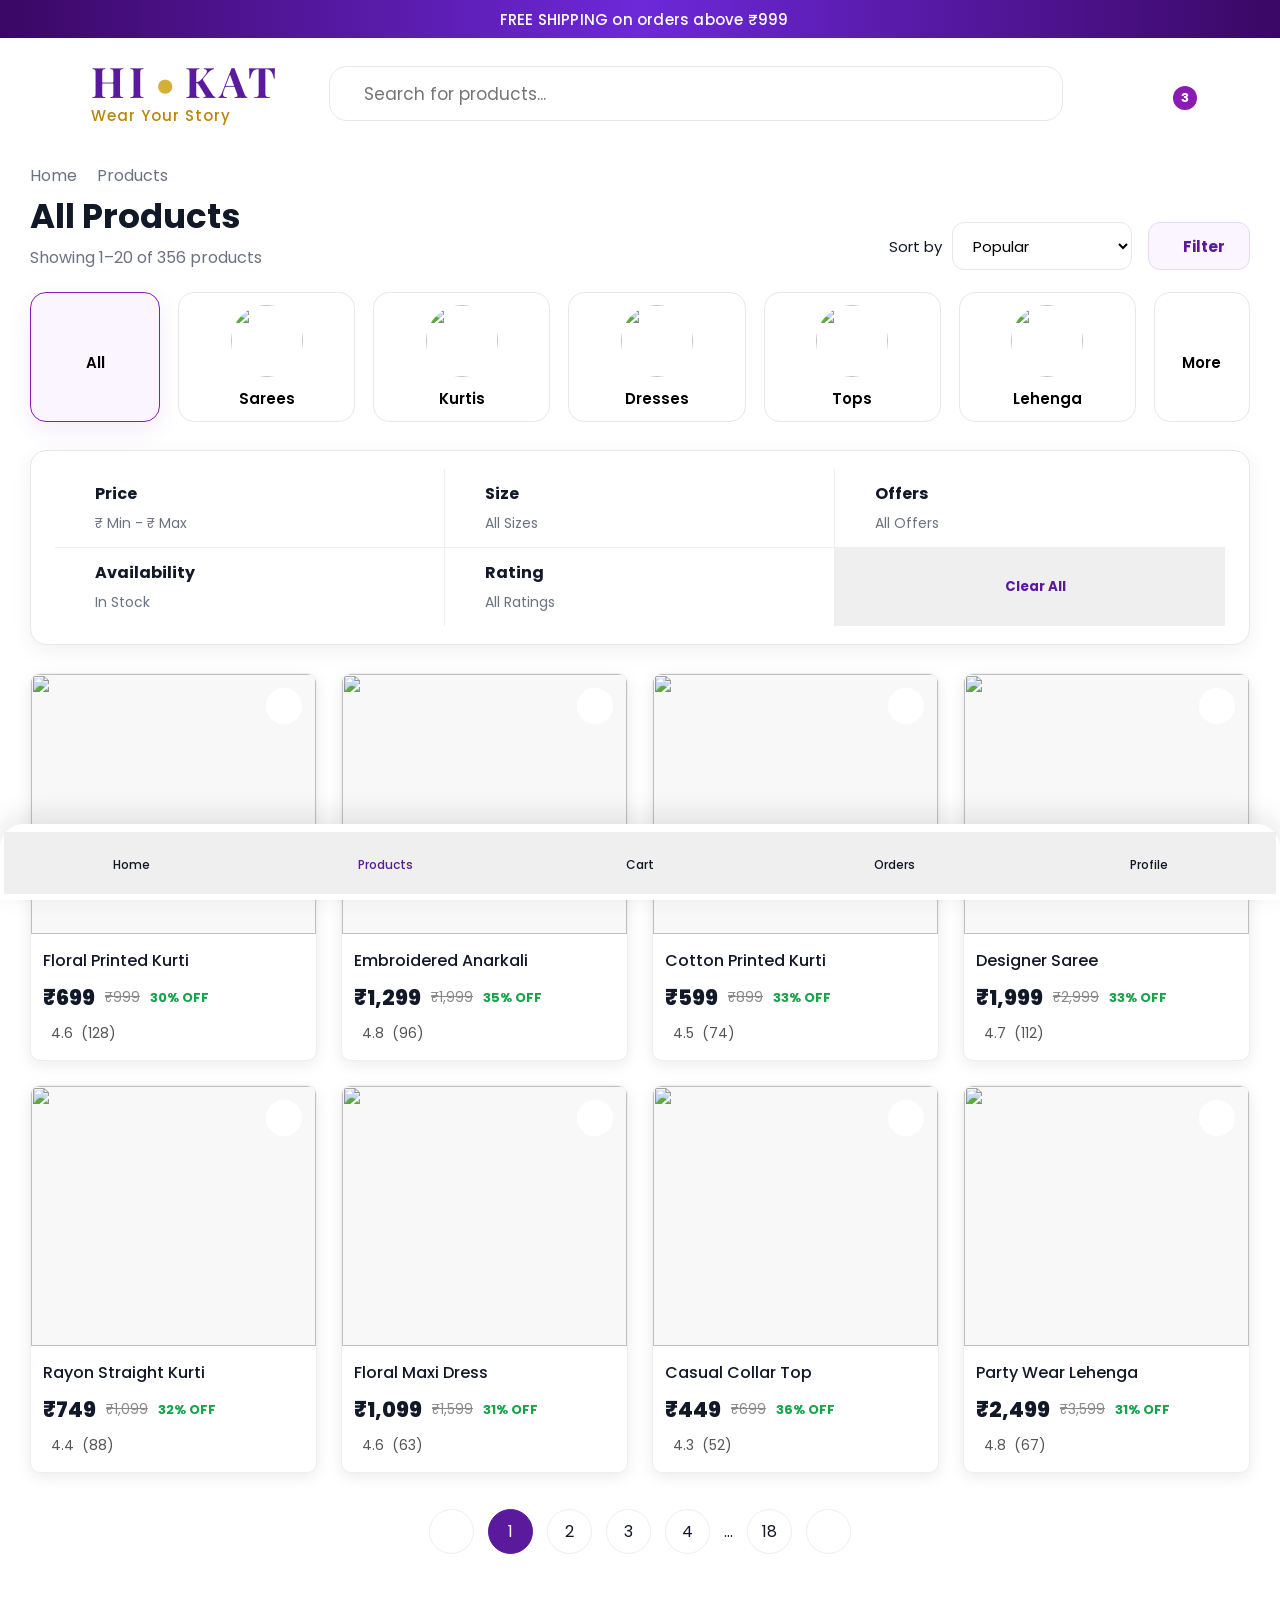
==== products.html @ 7db1fd6b "Create products.html" ====
<!DOCTYPE html>
<html lang="en">
<head>
  <meta charset="UTF-8" />
  <meta name="viewport" content="width=device-width, initial-scale=1.0" />

  <title>HI • KAT | Products</title>

  <link href="https://cdn.jsdelivr.net/npm/remixicon@3.5.0/fonts/remixicon.css" rel="stylesheet">
  <link rel="stylesheet" href="style.css">

  <script src="config.js"></script>
  <script src="common.js" defer></script>

  <style>
    body{
      background:#fff;
      padding-bottom:95px;
    }

    .products-header{
      padding:22px 28px;
      display:grid;
      grid-template-columns:45px 220px 1fr 45px 45px 45px;
      align-items:center;
      gap:18px;
      background:#fff;
    }

    .menu-btn,
    .header-action{
      font-size:30px;
      color:#111827;
      background:none;
      position:relative;
    }

    .products-logo .brand-logo{
      font-size:42px;
      letter-spacing:4px;
    }

    .products-logo .brand-tagline{
      font-size:15px;
      margin-top:2px;
      letter-spacing:1px;
    }

    .search-box{
      height:55px;
      border:1.5px solid #e5e7eb;
      border-radius:18px;
      display:flex;
      align-items:center;
      gap:12px;
      padding:0 22px;
      color:#6b7280;
      font-size:18px;
      background:#fff;
    }

    .search-box i{
      font-size:24px;
    }

    .search-box input{
      border:0;
      outline:0;
      width:100%;
      font-size:17px;
      background:transparent;
    }

    .cart-badge{
      position:absolute;
      top:-8px;
      right:-8px;
      width:24px;
      height:24px;
      background:#8b1bb3;
      color:#fff;
      border-radius:50%;
      font-size:13px;
      display:flex;
      align-items:center;
      justify-content:center;
      font-weight:700;
    }

    .products-container{
      padding:0 30px;
    }

    .breadcrumb{
      color:#6b7280;
      font-size:16px;
      display:flex;
      gap:10px;
      align-items:center;
      margin:14px 0 10px;
    }

    .products-top{
      display:flex;
      align-items:flex-end;
      justify-content:space-between;
      gap:20px;
      margin-bottom:22px;
    }

    .products-top h1{
      font-size:34px;
      line-height:1.1;
      margin-bottom:10px;
    }

    .products-top p{
      color:#6b7280;
      font-size:16px;
    }

    .sort-filter{
      display:flex;
      align-items:center;
      gap:16px;
    }

    .sort-box{
      display:flex;
      align-items:center;
      gap:10px;
      color:#111827;
      font-size:15px;
    }

    .sort-box select{
      height:48px;
      min-width:160px;
      border:1px solid #e5e7eb;
      border-radius:12px;
      padding:0 16px;
      background:#fff;
      font-size:15px;
      outline:none;
    }

    .filter-btn{
      height:48px;
      padding:0 24px;
      border-radius:12px;
      background:#faf5ff;
      color:#5B1A9C;
      border:1px solid #ead8ff;
      display:flex;
      align-items:center;
      gap:10px;
      font-weight:700;
      font-size:15px;
    }

    .category-row{
      display:grid;
      grid-template-columns:130px repeat(5, 1fr) 96px;
      gap:18px;
      margin-bottom:28px;
    }

    .category-card{
      height:130px;
      border:1px solid #e5e7eb;
      border-radius:16px;
      display:flex;
      flex-direction:column;
      align-items:center;
      justify-content:center;
      gap:10px;
      background:#fff;
      cursor:pointer;
      transition:.2s ease;
    }

    .category-card.active{
      background:#faf5ff;
      border-color:#8b1bb3;
      box-shadow:0 8px 24px rgba(91,26,156,.08);
    }

    .category-card img{
      width:72px;
      height:72px;
      border-radius:50%;
      object-fit:cover;
    }

    .category-card i{
      font-size:46px;
      color:#6D28D9;
    }

    .category-card span{
      font-weight:600;
      font-size:15px;
    }

    .filter-panel{
      border:1px solid #e5e7eb;
      border-radius:16px;
      box-shadow:0 6px 22px rgba(0,0,0,.06);
      padding:18px 24px;
      margin-bottom:28px;
      background:#fff;
    }

    .filter-grid{
      display:grid;
      grid-template-columns:repeat(3,1fr);
      border-bottom:1px solid #eee;
    }

    .filter-grid.bottom{
      border-bottom:0;
    }

    .filter-item{
      display:flex;
      align-items:center;
      gap:18px;
      min-height:78px;
      padding:0 22px;
      border-right:1px solid #eee;
      cursor:pointer;
    }

    .filter-item:nth-child(3n){
      border-right:0;
    }

    .filter-icon{
      font-size:28px;
      color:#111827;
    }

    .filter-label{
      flex:1;
    }

    .filter-label strong{
      display:block;
      font-size:16px;
      margin-bottom:4px;
    }

    .filter-label span{
      color:#6b7280;
      font-size:14px;
    }

    .filter-item .arrow{
      font-size:22px;
    }

    .clear-filter{
      color:#5B1A9C;
      font-weight:700;
      display:flex;
      align-items:center;
      gap:10px;
      justify-content:center;
    }

    .products-grid{
      display:grid;
      grid-template-columns:repeat(4,1fr);
      gap:24px;
    }

    .product-card{
      background:#fff;
      border-radius:10px;
      overflow:hidden;
      box-shadow:0 4px 15px rgba(0,0,0,.08);
      border:1px solid #eee;
      position:relative;
      cursor:pointer;
    }

    .product-img{
      height:260px;
      background:#f8f8f8;
      position:relative;
      overflow:hidden;
    }

    .product-img img{
      width:100%;
      height:100%;
      object-fit:cover;
    }

    .wish-btn{
      position:absolute;
      top:14px;
      right:14px;
      width:36px;
      height:36px;
      border-radius:50%;
      background:#fff;
      display:flex;
      align-items:center;
      justify-content:center;
      font-size:23px;
      z-index:2;
    }

    .new-label{
      position:absolute;
      left:12px;
      top:12px;
      background:#8b1bb3;
      color:#fff;
      padding:6px 10px;
      border-radius:5px;
      font-size:13px;
      font-weight:600;
    }

    .product-info{
      padding:14px 12px 16px;
    }

    .product-info h3{
      font-size:16px;
      font-weight:500;
      margin-bottom:9px;
    }

    .price-row{
      display:flex;
      align-items:center;
      gap:10px;
      margin-bottom:10px;
      flex-wrap:wrap;
    }

    .sell-price{
      font-size:21px;
      font-weight:800;
      color:#111827;
    }

    .old-price{
      font-size:14px;
      color:#888;
      text-decoration:line-through;
    }

    .discount{
      font-size:13px;
      color:#16A34A;
      font-weight:700;
    }

    .rating{
      display:flex;
      gap:8px;
      align-items:center;
      font-size:14px;
      color:#555;
    }

    .rating i{
      color:#f7a600;
    }

    .pagination{
      display:flex;
      align-items:center;
      justify-content:center;
      gap:14px;
      margin:36px 0 12px;
    }

    .page-btn{
      width:45px;
      height:45px;
      border-radius:50%;
      background:#fff;
      border:1px solid #eee;
      display:flex;
      align-items:center;
      justify-content:center;
      font-size:16px;
      color:#111827;
    }

    .page-btn.active{
      background:#5B1A9C;
      color:#fff;
      border-color:#5B1A9C;
    }

    .bottom-nav{
      grid-template-columns:repeat(5,1fr);
    }

    @media(max-width:768px){
      .products-header{
        grid-template-columns:38px 1fr 38px 38px;
        padding:16px;
      }

      .search-box{
        grid-column:1/-1;
        order:2;
      }

      .products-logo .brand-logo{
        font-size:34px;
      }

      .products-container{
        padding:0 14px;
      }

      .products-top{
        align-items:flex-start;
        flex-direction:column;
      }

      .sort-filter{
        width:100%;
        justify-content:space-between;
      }

      .category-row{
        display:flex;
        overflow-x:auto;
        gap:14px;
        padding-bottom:6px;
      }

      .category-card{
        min-width:110px;
        height:110px;
      }

      .category-card img{
        width:62px;
        height:62px;
      }

      .filter-grid,
      .filter-grid.bottom{
        grid-template-columns:1fr;
        border-bottom:0;
      }

      .filter-item{
        border-right:0;
        border-bottom:1px solid #eee;
      }

      .filter-grid.bottom .filter-item:last-child{
        border-bottom:0;
      }

      .products-grid{
        grid-template-columns:repeat(2,1fr);
        gap:14px;
      }

      .product-img{
        height:215px;
      }
    }
  </style>
</head>

<body>

  <div class="top-shipping-bar">
    <i class="ri-truck-line"></i>
    <span>FREE SHIPPING on orders above ₹999</span>
  </div>

  <header class="products-header">
    <button class="menu-btn"><i class="ri-menu-line"></i></button>

    <div class="products-logo">
      <div class="brand-logo">HI<span class="brand-dot">•</span>KAT</div>
      <div class="brand-tagline">Wear Your Story</div>
    </div>

    <div class="search-box">
      <i class="ri-search-line"></i>
      <input type="search" id="searchInput" placeholder="Search for products..." oninput="filterProducts()">
    </div>

    <button class="header-action"><i class="ri-heart-line"></i></button>

    <button class="header-action" onclick="goCart()">
      <i class="ri-shopping-cart-line"></i>
      <span class="cart-badge">3</span>
    </button>

    <button class="header-action" onclick="goProfile()">
      <i class="ri-user-line"></i>
    </button>
  </header>

  <main class="products-container">

    <div class="breadcrumb">
      <span>Home</span>
      <i class="ri-arrow-right-s-line"></i>
      <span>Products</span>
    </div>

    <section class="products-top">
      <div>
        <h1>All Products</h1>
        <p>Showing 1–20 of 356 products</p>
      </div>

      <div class="sort-filter">
        <div class="sort-box">
          <span>Sort by</span>
          <select id="sortSelect" onchange="sortProducts()">
            <option value="popular">Popular</option>
            <option value="newest">Newest First</option>
            <option value="low">Price Low to High</option>
            <option value="high">Price High to Low</option>
            <option value="discount">Highest Discount</option>
          </select>
        </div>

        <button class="filter-btn">
          <i class="ri-equalizer-line"></i>
          Filter
        </button>
      </div>
    </section>

    <section class="category-row">
      <button class="category-card active" onclick="selectCategory(this,'All')">
        <i class="ri-function-line"></i>
        <span>All</span>
      </button>

      <button class="category-card" onclick="selectCategory(this,'Sarees')">
        <img src="https://images.unsplash.com/photo-1610189018260-3da95f27d957?auto=format&fit=crop&w=300&q=80">
        <span>Sarees</span>
      </button>

      <button class="category-card" onclick="selectCategory(this,'Kurtis')">
        <img src="https://images.unsplash.com/photo-1583391733956-6c78276477e2?auto=format&fit=crop&w=300&q=80">
        <span>Kurtis</span>
      </button>

      <button class="category-card" onclick="selectCategory(this,'Dresses')">
        <img src="https://images.unsplash.com/photo-1594633312681-425c7b97ccd1?auto=format&fit=crop&w=300&q=80">
        <span>Dresses</span>
      </button>

      <button class="category-card" onclick="selectCategory(this,'Tops')">
        <img src="https://images.unsplash.com/photo-1564257631407-4deb1f99d992?auto=format&fit=crop&w=300&q=80">
        <span>Tops</span>
      </button>

      <button class="category-card" onclick="selectCategory(this,'Lehenga')">
        <img src="https://images.unsplash.com/photo-1595777457583-95e059d581b8?auto=format&fit=crop&w=300&q=80">
        <span>Lehenga</span>
      </button>

      <button class="category-card" onclick="showToast('More categories coming soon')">
        <i class="ri-arrow-down-s-line"></i>
        <span>More</span>
      </button>
    </section>

    <section class="filter-panel">
      <div class="filter-grid">
        <div class="filter-item" onclick="showToast('Price filter will open')">
          <i class="ri-price-tag-3-line filter-icon"></i>
          <div class="filter-label">
            <strong>Price</strong>
            <span>₹ Min - ₹ Max</span>
          </div>
          <i class="ri-arrow-down-s-line arrow"></i>
        </div>

        <div class="filter-item" onclick="showToast('Size filter will open')">
          <i class="ri-ruler-line filter-icon"></i>
          <div class="filter-label">
            <strong>Size</strong>
            <span>All Sizes</span>
          </div>
          <i class="ri-arrow-down-s-line arrow"></i>
        </div>

        <div class="filter-item" onclick="showToast('Offer filter will open')">
          <i class="ri-discount-percent-line filter-icon"></i>
          <div class="filter-label">
            <strong>Offers</strong>
            <span>All Offers</span>
          </div>
          <i class="ri-arrow-down-s-line arrow"></i>
        </div>
      </div>

      <div class="filter-grid bottom">
        <div class="filter-item" onclick="showToast('Availability filter will open')">
          <i class="ri-box-3-line filter-icon"></i>
          <div class="filter-label">
            <strong>Availability</strong>
            <span>In Stock</span>
          </div>
          <i class="ri-arrow-down-s-line arrow"></i>
        </div>

        <div class="filter-item" onclick="showToast('Rating filter will open')">
          <i class="ri-star-line filter-icon"></i>
          <div class="filter-label">
            <strong>Rating</strong>
            <span>All Ratings</span>
          </div>
          <i class="ri-arrow-down-s-line arrow"></i>
        </div>

        <button class="filter-item clear-filter" onclick="clearFilters()">
          <i class="ri-refresh-line"></i>
          <span>Clear All</span>
        </button>
      </div>
    </section>

    <section class="products-grid" id="productsGrid">

      <div class="product-card" data-category="Kurtis" data-price="699">
        <button class="wish-btn"><i class="ri-heart-line"></i></button>
        <span class="new-label">New</span>
        <div class="product-img">
          <img src="https://images.unsplash.com/photo-1583391733981-8498405f51b7?auto=format&fit=crop&w=500&q=80">
        </div>
        <div class="product-info">
          <h3>Floral Printed Kurti</h3>
          <div class="price-row"><span class="sell-price">₹699</span><span class="old-price">₹999</span><span class="discount">30% OFF</span></div>
          <div class="rating"><i class="ri-star-fill"></i> 4.6 <span>(128)</span></div>
        </div>
      </div>

      <div class="product-card" data-category="Dresses" data-price="1299">
        <button class="wish-btn"><i class="ri-heart-line"></i></button>
        <span class="new-label">New</span>
        <div class="product-img">
          <img src="https://images.unsplash.com/photo-1618244972963-dbee1a7edc95?auto=format&fit=crop&w=500&q=80">
        </div>
        <div class="product-info">
          <h3>Embroidered Anarkali</h3>
          <div class="price-row"><span class="sell-price">₹1,299</span><span class="old-price">₹1,999</span><span class="discount">35% OFF</span></div>
          <div class="rating"><i class="ri-star-fill"></i> 4.8 <span>(96)</span></div>
        </div>
      </div>

      <div class="product-card" data-category="Kurtis" data-price="599">
        <button class="wish-btn"><i class="ri-heart-line"></i></button>
        <span class="new-label">New</span>
        <div class="product-img">
          <img src="https://images.unsplash.com/photo-1617019114583-affb34d1b3cd?auto=format&fit=crop&w=500&q=80">
        </div>
        <div class="product-info">
          <h3>Cotton Printed Kurti</h3>
          <div class="price-row"><span class="sell-price">₹599</span><span class="old-price">₹899</span><span class="discount">33% OFF</span></div>
          <div class="rating"><i class="ri-star-fill"></i> 4.5 <span>(74)</span></div>
        </div>
      </div>

      <div class="product-card" data-category="Sarees" data-price="1999">
        <button class="wish-btn"><i class="ri-heart-line"></i></button>
        <span class="new-label">New</span>
        <div class="product-img">
          <img src="https://images.unsplash.com/photo-1611035624347-4c99d3f1d414?auto=format&fit=crop&w=500&q=80">
        </div>
        <div class="product-info">
          <h3>Designer Saree</h3>
          <div class="price-row"><span class="sell-price">₹1,999</span><span class="old-price">₹2,999</span><span class="discount">33% OFF</span></div>
          <div class="rating"><i class="ri-star-fill"></i> 4.7 <span>(112)</span></div>
        </div>
      </div>

      <div class="product-card" data-category="Kurtis" data-price="749">
        <button class="wish-btn"><i class="ri-heart-line"></i></button>
        <span class="new-label">New</span>
        <div class="product-img">
          <img src="https://images.unsplash.com/photo-1583391733975-62a7de3c8e09?auto=format&fit=crop&w=500&q=80">
        </div>
        <div class="product-info">
          <h3>Rayon Straight Kurti</h3>
          <div class="price-row"><span class="sell-price">₹749</span><span class="old-price">₹1,099</span><span class="discount">32% OFF</span></div>
          <div class="rating"><i class="ri-star-fill"></i> 4.4 <span>(88)</span></div>
        </div>
      </div>

      <div class="product-card" data-category="Dresses" data-price="1099">
        <button class="wish-btn"><i class="ri-heart-line"></i></button>
        <span class="new-label">New</span>
        <div class="product-img">
          <img src="https://images.unsplash.com/photo-1594633312681-425c7b97ccd1?auto=format&fit=crop&w=500&q=80">
        </div>
        <div class="product-info">
          <h3>Floral Maxi Dress</h3>
          <div class="price-row"><span class="sell-price">₹1,099</span><span class="old-price">₹1,599</span><span class="discount">31% OFF</span></div>
          <div class="rating"><i class="ri-star-fill"></i> 4.6 <span>(63)</span></div>
        </div>
      </div>

      <div class="product-card" data-category="Tops" data-price="449">
        <button class="wish-btn"><i class="ri-heart-line"></i></button>
        <span class="new-label">New</span>
        <div class="product-img">
          <img src="https://images.unsplash.com/photo-1564257631407-4deb1f99d992?auto=format&fit=crop&w=500&q=80">
        </div>
        <div class="product-info">
          <h3>Casual Collar Top</h3>
          <div class="price-row"><span class="sell-price">₹449</span><span class="old-price">₹699</span><span class="discount">36% OFF</span></div>
          <div class="rating"><i class="ri-star-fill"></i> 4.3 <span>(52)</span></div>
        </div>
      </div>

      <div class="product-card" data-category="Lehenga" data-price="2499">
        <button class="wish-btn"><i class="ri-heart-line"></i></button>
        <span class="new-label">New</span>
        <div class="product-img">
          <img src="https://images.unsplash.com/photo-1595777457583-95e059d581b8?auto=format&fit=crop&w=500&q=80">
        </div>
        <div class="product-info">
          <h3>Party Wear Lehenga</h3>
          <div class="price-row"><span class="sell-price">₹2,499</span><span class="old-price">₹3,599</span><span class="discount">31% OFF</span></div>
          <div class="rating"><i class="ri-star-fill"></i> 4.8 <span>(67)</span></div>
        </div>
      </div>

    </section>

    <div class="pagination">
      <button class="page-btn"><i class="ri-arrow-left-s-line"></i></button>
      <button class="page-btn active">1</button>
      <button class="page-btn">2</button>
      <button class="page-btn">3</button>
      <button class="page-btn">4</button>
      <span>...</span>
      <button class="page-btn">18</button>
      <button class="page-btn"><i class="ri-arrow-right-s-line"></i></button>
    </div>

  </main>

  <nav class="bottom-nav">
    <button class="nav-item" onclick="goHome()">
      <i class="ri-home-5-line"></i>
      <span>Home</span>
    </button>

    <button class="nav-item active" onclick="goProducts()">
      <i class="ri-shopping-bag-fill"></i>
      <span>Products</span>
    </button>

    <button class="nav-item" onclick="goCart()">
      <i class="ri-shopping-cart-line"></i>
      <span>Cart</span>
    </button>

    <button class="nav-item" onclick="goOrders()">
      <i class="ri-box-3-line"></i>
      <span>Orders</span>
    </button>

    <button class="nav-item" onclick="goProfile()">
      <i class="ri-user-line"></i>
      <span>Profile</span>
    </button>
  </nav>

  <script>
    let currentCategory = "All";

    function selectCategory(button, category) {
      document.querySelectorAll(".category-card").forEach(btn => {
        btn.classList.remove("active");
      });

      button.classList.add("active");
      currentCategory = category;
      filterProducts();
    }

    function filterProducts() {
      const search = document.getElementById("searchInput").value.toLowerCase();
      const cards = document.querySelectorAll(".product-card");

      cards.forEach(card => {
        const title = card.querySelector("h3").innerText.toLowerCase();
        const category = card.dataset.category;

        const matchSearch = title.includes(search);
        const matchCategory = currentCategory === "All" || category === currentCategory;

        card.style.display = matchSearch && matchCategory ? "block" : "none";
      });
    }

    function sortProducts() {
      showToast("Sorting applied");
    }

    function clearFilters() {
      currentCategory = "All";
      document.getElementById("searchInput").value = "";

      document.querySelectorAll(".category-card").forEach(btn => {
        btn.classList.remove("active");
      });

      document.querySelector(".category-card").classList.add("active");
      filterProducts();
      showToast("Filters cleared");
    }

    document.querySelectorAll(".product-card").forEach(card => {
      card.addEventListener("click", function(e) {
        if (e.target.closest(".wish-btn")) return;
        showToast("Product popup will open here");
      });
    });
  </script>

</body>
</html>
---- style.css ----
/* ==============================
   HI • KAT GLOBAL STYLE
   ============================== */

@import url("https://fonts.googleapis.com/css2?family=Playfair+Display:wght@600;700;800&family=Poppins:wght@300;400;500;600;700;800&display=swap");

:root {
  --primary: #5B1A9C;
  --royal-purple: #6D28D9;
  --dark-purple: #3B0764;
  --soft-purple: #F4ECFF;
  --light-purple: #FAF5FF;
  --gold: #D4AF37;
  --white: #FFFFFF;
  --black: #111827;
  --gray: #6B7280;
  --light-gray: #F3F4F6;
  --border: #E9D5FF;
  --success: #16A34A;
  --danger: #DC2626;
  --warning: #F59E0B;

  --logo-font: "Playfair Display", serif;
  --body-font: "Poppins", sans-serif;
}

/* RESET */
* {
  margin: 0;
  padding: 0;
  box-sizing: border-box;
  -webkit-tap-highlight-color: transparent;
}

html {
  scroll-behavior: smooth;
}

body {
  font-family: var(--body-font);
  background: var(--white);
  color: var(--black);
  min-height: 100vh;
  overflow-x: hidden;
}

/* COMMON */
a {
  text-decoration: none;
  color: inherit;
}

button,
input,
select,
textarea {
  font-family: inherit;
}

button {
  border: none;
  outline: none;
  cursor: pointer;
}

img {
  max-width: 100%;
  display: block;
}

/* ==============================
   TOP SHIPPING BAR
   ============================== */

.top-shipping-bar {
  width: 100%;
  height: 38px;
  background: linear-gradient(90deg, #3B0764, #6D28D9, #3B0764);
  color: var(--white);
  display: flex;
  align-items: center;
  justify-content: center;
  gap: 8px;
  font-size: 15px;
  font-weight: 500;
  letter-spacing: 0.2px;
}

.top-shipping-bar i {
  font-size: 18px;
}

/* ==============================
   BRAND LOGO STYLE
   ============================== */

.brand-logo {
  font-family: var(--logo-font);
  font-size: 56px;
  font-weight: 700;
  letter-spacing: 8px;
  line-height: 1;
  color: var(--primary);
  text-transform: uppercase;
}

.brand-dot {
  color: var(--gold);
  margin: 0 6px;
}

.brand-tagline {
  font-size: 22px;
  font-weight: 500;
  color: #B8860B;
  letter-spacing: 2px;
  margin-top: 8px;
}

/* ==============================
   INDEX / LOGIN PAGE
   ============================== */

.login-page {
  min-height: 100vh;
  background:
    radial-gradient(circle at top left, rgba(244, 236, 255, 0.9), transparent 45%),
    linear-gradient(180deg, #FFFFFF 0%, #FAF5FF 100%);
  position: relative;
  overflow-x: hidden;
}

.login-hero {
  position: relative;
  min-height: 660px;
  padding: 60px 8% 0;
  background:
    linear-gradient(90deg, rgba(255,255,255,0.96) 0%, rgba(250,245,255,0.82) 45%, rgba(244,236,255,0.38) 100%),
    url("https://images.unsplash.com/photo-1602810318383-e386cc2a3ccf?auto=format&fit=crop&w=1200&q=80");
  background-size: cover;
  background-position: center right;
}

.login-hero::after {
  content: "";
  position: absolute;
  inset: 0;
  background:
    radial-gradient(circle at 85% 20%, rgba(212,175,55,0.12), transparent 20%),
    radial-gradient(circle at 5% 80%, rgba(109,40,217,0.12), transparent 25%);
  pointer-events: none;
}

.login-hero-content {
  position: relative;
  z-index: 2;
  max-width: 480px;
}

.login-brand {
  margin-bottom: 55px;
}

.login-title {
  font-family: var(--logo-font);
  font-size: 48px;
  line-height: 1.12;
  font-weight: 700;
  color: var(--black);
  margin-bottom: 20px;
}

.login-title span {
  display: block;
  color: var(--primary);
}

.login-subtitle {
  font-size: 22px;
  line-height: 1.45;
  color: var(--black);
  font-weight: 400;
  max-width: 380px;
}

/* LOGIN CARD */
.login-card-wrap {
  position: relative;
  z-index: 5;
  margin: -78px auto 0;
  width: min(86%, 875px);
}

.login-card {
  position: relative;
  background: rgba(255,255,255,0.96);
  border-radius: 36px;
  padding: 82px 86px 46px;
  box-shadow: 0 26px 55px rgba(91, 26, 156, 0.18);
  border: 1px solid rgba(233, 213, 255, 0.95);
}

.login-bag-icon {
  position: absolute;
  top: -58px;
  left: 50%;
  transform: translateX(-50%);
  width: 116px;
  height: 116px;
  border-radius: 50%;
  background: linear-gradient(180deg, #FFFFFF, #F4ECFF);
  display: flex;
  align-items: center;
  justify-content: center;
  border: 5px solid var(--white);
  box-shadow: 0 15px 35px rgba(91, 26, 156, 0.16);
  color: var(--primary);
  font-size: 54px;
}

.login-card h1 {
  font-family: var(--logo-font);
  text-align: center;
  font-size: 46px;
  line-height: 1.1;
  color: var(--black);
  font-weight: 700;
  margin-bottom: 10px;
}

.login-card .card-subtitle {
  text-align: center;
  font-size: 20px;
  color: var(--gray);
  margin-bottom: 34px;
}

/* FORM */
.form-group {
  width: 100%;
  margin-bottom: 24px;
}

.input-box {
  height: 76px;
  width: 100%;
  border: 1.5px solid #D8C7F1;
  border-radius: 12px;
  background: var(--white);
  display: flex;
  align-items: center;
  padding: 0 26px;
  gap: 22px;
  transition: 0.25s ease;
}

.input-box:focus-within {
  border-color: var(--royal-purple);
  box-shadow: 0 0 0 4px rgba(109, 40, 217, 0.10);
}

.input-icon {
  color: var(--royal-purple);
  font-size: 30px;
  min-width: 34px;
  display: flex;
  align-items: center;
  justify-content: center;
}

.input-box input {
  width: 100%;
  border: none;
  outline: none;
  background: transparent;
  font-size: 20px;
  color: var(--black);
  font-weight: 400;
}

.input-box input::placeholder {
  color: #8B8FA0;
}

/* SIGN IN BUTTON */
.signin-btn {
  width: 100%;
  height: 78px;
  border-radius: 12px;
  background: linear-gradient(135deg, #4C0D8F, #7E22CE, #4C0D8F);
  color: var(--white);
  font-size: 22px;
  font-weight: 600;
  letter-spacing: 1px;
  margin-top: 6px;
  box-shadow: 0 18px 30px rgba(91, 26, 156, 0.26);
  transition: 0.25s ease;
}

.signin-btn:active {
  transform: scale(0.98);
}

/* DIVIDER */
.or-divider {
  display: flex;
  align-items: center;
  gap: 24px;
  margin: 30px 0;
  color: #777A88;
  font-size: 16px;
}

.or-divider::before,
.or-divider::after {
  content: "";
  flex: 1;
  height: 1px;
  background: #E5E0EC;
}

/* NEW USER BUTTON */
.signup-btn {
  width: 100%;
  height: 74px;
  border-radius: 10px;
  background: linear-gradient(90deg, #FAF5FF, #F3E8FF);
  color: var(--black);
  display: flex;
  align-items: center;
  justify-content: center;
  gap: 18px;
  font-size: 20px;
  font-weight: 500;
}

.signup-btn i {
  color: var(--royal-purple);
  font-size: 32px;
}

/* FORGOT LINKS */
.forgot-row {
  display: grid;
  grid-template-columns: 1fr 1px 1fr;
  align-items: center;
  margin-top: 36px;
}

.forgot-divider {
  height: 36px;
  background: #E5E0EC;
}

.forgot-link {
  text-align: center;
  color: var(--royal-purple);
  font-size: 19px;
  font-weight: 500;
}

/* TRUST ROW */
.login-trust-row {
  width: min(86%, 875px);
  margin: 44px auto 28px;
  display: grid;
  grid-template-columns: 1fr 1px 1fr 1px 1fr;
  align-items: center;
  gap: 24px;
}

.trust-item {
  display: flex;
  align-items: center;
  gap: 14px;
  justify-content: center;
}

.trust-icon {
  color: var(--primary);
  font-size: 35px;
}

.trust-text strong {
  display: block;
  font-size: 15px;
  color: var(--black);
  font-weight: 600;
  line-height: 1.2;
}

.trust-text span {
  display: block;
  font-size: 14px;
  color: var(--black);
  line-height: 1.2;
}

.trust-divider {
  height: 42px;
  width: 1px;
  background: #E5E0EC;
}

/* TOAST */
.toast {
  position: fixed;
  left: 50%;
  bottom: 28px;
  transform: translateX(-50%) translateY(120px);
  background: var(--black);
  color: var(--white);
  padding: 13px 22px;
  border-radius: 999px;
  font-size: 14px;
  z-index: 9999;
  opacity: 0;
  transition: 0.3s ease;
  max-width: 90%;
  text-align: center;
}

.toast.show {
  opacity: 1;
  transform: translateX(-50%) translateY(0);
}

/* ==============================
   COMMON APP HEADER
   ============================== */

.app-header {
  position: sticky;
  top: 0;
  z-index: 50;
  background: rgba(255,255,255,0.96);
  backdrop-filter: blur(12px);
  padding: 16px 18px;
  box-shadow: 0 6px 20px rgba(17,24,39,0.06);
}

.header-row {
  display: grid;
  grid-template-columns: 42px 1fr 42px;
  align-items: center;
  gap: 12px;
}

.header-brand {
  text-align: center;
}

.header-brand .brand-logo {
  font-size: 32px;
  letter-spacing: 3px;
}

.header-brand .brand-tagline {
  font-size: 11px;
  margin-top: 2px;
  letter-spacing: 1.2px;
}

.header-icon-btn {
  width: 42px;
  height: 42px;
  border-radius: 50%;
  background: var(--light-purple);
  color: var(--primary);
  display: flex;
  align-items: center;
  justify-content: center;
  font-size: 20px;
}

/* ==============================
   BOTTOM NAV
   ============================== */

.bottom-nav {
  position: fixed;
  left: 0;
  right: 0;
  bottom: 0;
  height: 76px;
  background: rgba(255,255,255,0.98);
  border-radius: 24px 24px 0 0;
  box-shadow: 0 -8px 28px rgba(17,24,39,0.10);
  display: grid;
  grid-template-columns: repeat(5, 1fr);
  z-index: 80;
  padding: 8px 4px 6px;
}

.nav-item {
  display: flex;
  flex-direction: column;
  align-items: center;
  justify-content: center;
  gap: 3px;
  color: var(--black);
  font-size: 12px;
  font-weight: 500;
}

.nav-item i {
  font-size: 24px;
}

.nav-item.active {
  color: var(--primary);
}

/* ==============================
   RESPONSIVE
   ============================== */

@media (max-width: 768px) {
  .top-shipping-bar {
    height: 34px;
    font-size: 13px;
  }

  .login-hero {
    min-height: 575px;
    padding: 42px 7% 0;
    background-position: center right;
  }

  .brand-logo {
    font-size: 46px;
    letter-spacing: 6px;
  }

  .brand-tagline {
    font-size: 18px;
    letter-spacing: 1.5px;
  }

  .login-brand {
    margin-bottom: 42px;
  }

  .login-title {
    font-size: 39px;
  }

  .login-subtitle {
    font-size: 18px;
    max-width: 310px;
  }

  .login-card-wrap {
    width: calc(100% - 36px);
    margin-top: -62px;
  }

  .login-card {
    border-radius: 32px;
    padding: 70px 24px 34px;
  }

  .login-bag-icon {
    width: 96px;
    height: 96px;
    top: -48px;
    font-size: 44px;
  }

  .login-card h1 {
    font-size: 38px;
  }

  .login-card .card-subtitle {
    font-size: 17px;
    margin-bottom: 28px;
  }

  .input-box {
    height: 66px;
    padding: 0 18px;
    gap: 18px;
  }

  .input-icon {
    font-size: 27px;
  }

  .input-box input {
    font-size: 17px;
  }

  .signin-btn {
    height: 68px;
    font-size: 20px;
  }

  .signup-btn {
    height: 64px;
    font-size: 17px;
  }

  .forgot-link {
    font-size: 16px;
  }

  .login-trust-row {
    width: calc(100% - 30px);
    gap: 10px;
    margin-top: 34px;
  }

  .trust-item {
    gap: 8px;
  }

  .trust-icon {
    font-size: 28px;
  }

  .trust-text strong {
    font-size: 12px;
  }

  .trust-text span {
    font-size: 11px;
  }
}

@media (max-width: 480px) {
  .login-hero {
    min-height: 520px;
    padding: 34px 24px 0;
    background:
      linear-gradient(90deg, rgba(255,255,255,0.96) 0%, rgba(250,245,255,0.82) 55%, rgba(244,236,255,0.2) 100%),
      url("https://images.unsplash.com/photo-1602810318383-e386cc2a3ccf?auto=format&fit=crop&w=900&q=80");
    background-size: cover;
    background-position: 63% center;
  }

  .brand-logo {
    font-size: 40px;
    letter-spacing: 5px;
  }

  .brand-tagline {
    font-size: 15px;
  }

  .login-brand {
    margin-bottom: 34px;
  }

  .login-title {
    font-size: 33px;
  }

  .login-subtitle {
    font-size: 16px;
    max-width: 250px;
  }

  .login-card-wrap {
    width: calc(100% - 26px);
    margin-top: -54px;
  }

  .login-card {
    padding: 62px 18px 30px;
    border-radius: 28px;
  }

  .login-card h1 {
    font-size: 33px;
  }

  .login-card .card-subtitle {
    font-size: 15px;
  }

  .input-box {
    height: 60px;
    border-radius: 10px;
  }

  .input-box input {
    font-size: 15px;
  }

  .signin-btn {
    height: 62px;
    font-size: 18px;
  }

  .or-divider {
    margin: 24px 0;
  }

  .signup-btn {
    height: 60px;
    font-size: 15px;
    gap: 10px;
  }

  .signup-btn i {
    font-size: 25px;
  }

  .forgot-row {
    margin-top: 30px;
  }

  .forgot-link {
    font-size: 14px;
  }

  .login-trust-row {
    grid-template-columns: 1fr;
    gap: 18px;
    padding-bottom: 18px;
  }

  .trust-divider {
    display: none;
  }

  .trust-item {
    justify-content: flex-start;
    padding-left: 22px;
  }
}
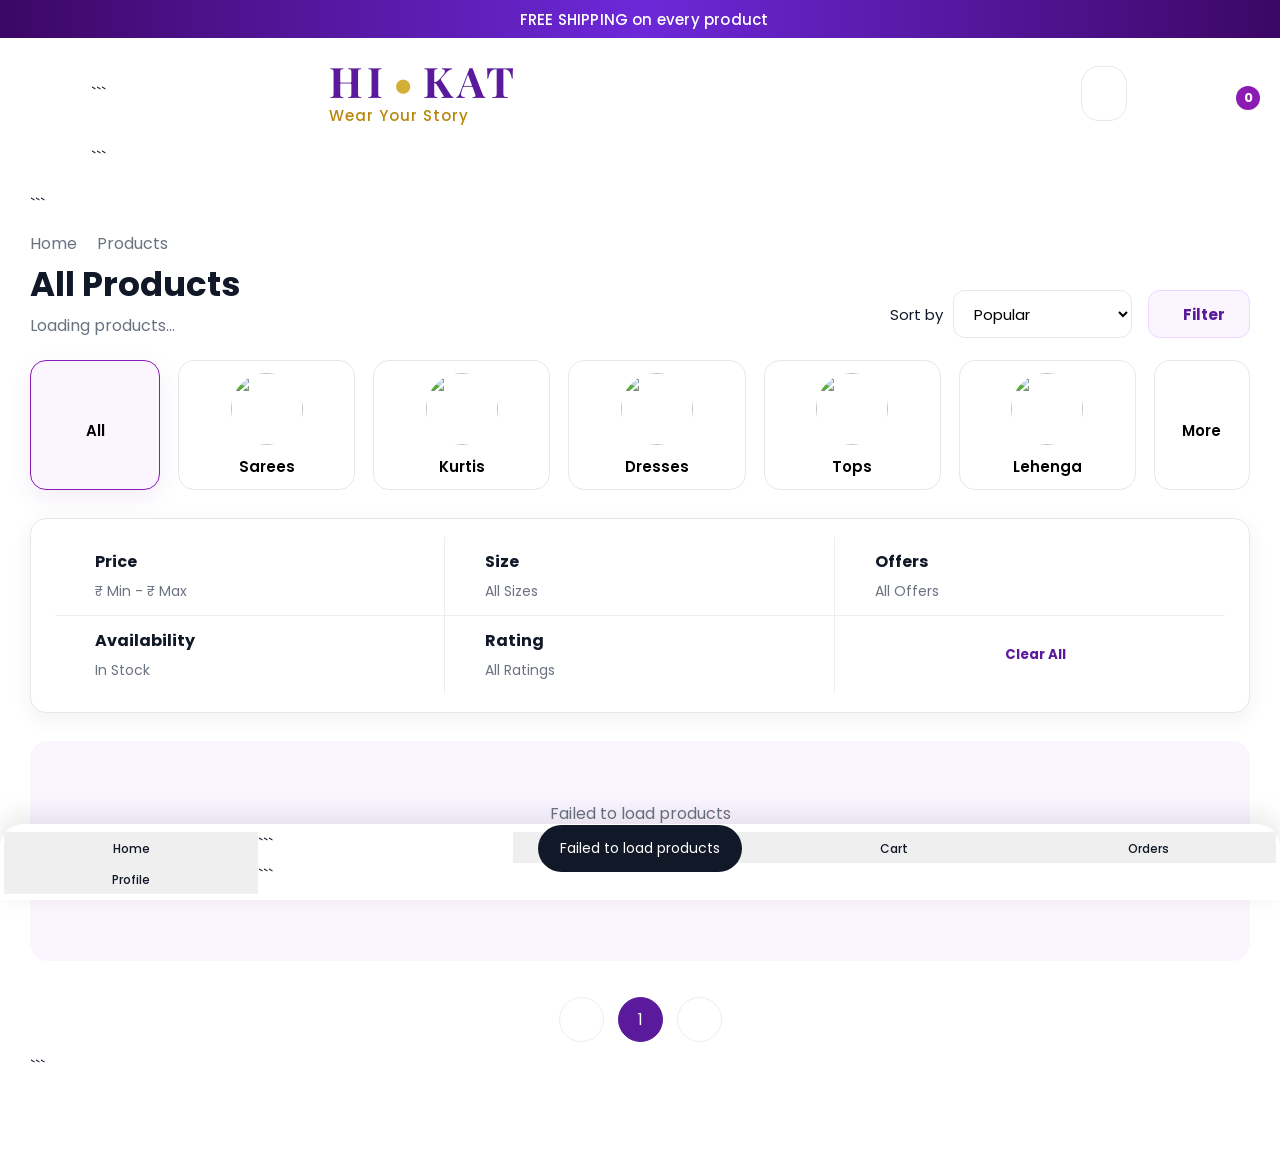
==== commit 6c509707: "Update products.html" ====
--- a/products.html
+++ b/products.html
@@ -1,4 +1,5 @@
 <!DOCTYPE html>
+
 <html lang="en">
 <head>
   <meta charset="UTF-8" />
@@ -6,17 +7,20 @@
 
   <title>HI • KAT | Products</title>
 
+  <link rel="manifest" href="manifest.json">
+  <meta name="theme-color" content="#5B1A9C">
+
   <link href="https://cdn.jsdelivr.net/npm/remixicon@3.5.0/fonts/remixicon.css" rel="stylesheet">
   <link rel="stylesheet" href="style.css">
 
   <script src="config.js"></script>
+
   <script src="common.js" defer></script>
 
+  <script src="supabase.js" defer></script>
+
   <style>
-    body{
-      background:#fff;
-      padding-bottom:95px;
-    }
+    body{background:#fff;padding-bottom:95px}
 
     .products-header{
       padding:22px 28px;
@@ -27,24 +31,16 @@
       background:#fff;
     }
 
-    .menu-btn,
-    .header-action{
+    .menu-btn,.header-action{
       font-size:30px;
       color:#111827;
       background:none;
       position:relative;
-    }
-
-    .products-logo .brand-logo{
-      font-size:42px;
-      letter-spacing:4px;
-    }
-
-    .products-logo .brand-tagline{
-      font-size:15px;
-      margin-top:2px;
-      letter-spacing:1px;
-    }
+      border:0;
+    }
+
+    .products-logo .brand-logo{font-size:42px;letter-spacing:4px}
+    .products-logo .brand-tagline{font-size:15px;margin-top:2px;letter-spacing:1px}
 
     .search-box{
       height:55px;
@@ -59,17 +55,8 @@
       background:#fff;
     }
 
-    .search-box i{
-      font-size:24px;
-    }
-
-    .search-box input{
-      border:0;
-      outline:0;
-      width:100%;
-      font-size:17px;
-      background:transparent;
-    }
+    .search-box i{font-size:24px}
+    .search-box input{border:0;outline:0;width:100%;font-size:17px;background:transparent}
 
     .cart-badge{
       position:absolute;
@@ -87,9 +74,7 @@
       font-weight:700;
     }
 
-    .products-container{
-      padding:0 30px;
-    }
+    .products-container{padding:0 30px}
 
     .breadcrumb{
       color:#6b7280;
@@ -108,30 +93,12 @@
       margin-bottom:22px;
     }
 
-    .products-top h1{
-      font-size:34px;
-      line-height:1.1;
-      margin-bottom:10px;
-    }
-
-    .products-top p{
-      color:#6b7280;
-      font-size:16px;
-    }
-
-    .sort-filter{
-      display:flex;
-      align-items:center;
-      gap:16px;
-    }
-
-    .sort-box{
-      display:flex;
-      align-items:center;
-      gap:10px;
-      color:#111827;
-      font-size:15px;
-    }
+    .products-top h1{font-size:34px;line-height:1.1;margin-bottom:10px}
+    .products-top p{color:#6b7280;font-size:16px}
+
+    .sort-filter{display:flex;align-items:center;gap:16px}
+
+    .sort-box{display:flex;align-items:center;gap:10px;color:#111827;font-size:15px}
 
     .sort-box select{
       height:48px;
@@ -160,7 +127,7 @@
 
     .category-row{
       display:grid;
-      grid-template-columns:130px repeat(5, 1fr) 96px;
+      grid-template-columns:130px repeat(5,1fr) 96px;
       gap:18px;
       margin-bottom:28px;
     }
@@ -192,15 +159,8 @@
       object-fit:cover;
     }
 
-    .category-card i{
-      font-size:46px;
-      color:#6D28D9;
-    }
-
-    .category-card span{
-      font-weight:600;
-      font-size:15px;
-    }
+    .category-card i{font-size:46px;color:#6D28D9}
+    .category-card span{font-weight:600;font-size:15px}
 
     .filter-panel{
       border:1px solid #e5e7eb;
@@ -217,9 +177,7 @@
       border-bottom:1px solid #eee;
     }
 
-    .filter-grid.bottom{
-      border-bottom:0;
-    }
+    .filter-grid.bottom{border-bottom:0}
 
     .filter-item{
       display:flex;
@@ -229,35 +187,15 @@
       padding:0 22px;
       border-right:1px solid #eee;
       cursor:pointer;
-    }
-
-    .filter-item:nth-child(3n){
-      border-right:0;
-    }
-
-    .filter-icon{
-      font-size:28px;
-      color:#111827;
-    }
-
-    .filter-label{
-      flex:1;
-    }
-
-    .filter-label strong{
-      display:block;
-      font-size:16px;
-      margin-bottom:4px;
-    }
-
-    .filter-label span{
-      color:#6b7280;
-      font-size:14px;
-    }
-
-    .filter-item .arrow{
-      font-size:22px;
-    }
+      background:#fff;
+    }
+
+    .filter-item:nth-child(3n){border-right:0}
+    .filter-icon{font-size:28px;color:#111827}
+    .filter-label{flex:1}
+    .filter-label strong{display:block;font-size:16px;margin-bottom:4px}
+    .filter-label span{color:#6b7280;font-size:14px}
+    .filter-item .arrow{font-size:22px}
 
     .clear-filter{
       color:#5B1A9C;
@@ -266,12 +204,14 @@
       align-items:center;
       gap:10px;
       justify-content:center;
+      border:0;
     }
 
     .products-grid{
       display:grid;
       grid-template-columns:repeat(4,1fr);
       gap:24px;
+      min-height:220px;
     }
 
     .product-card{
@@ -310,6 +250,7 @@
       justify-content:center;
       font-size:23px;
       z-index:2;
+      border:0;
     }
 
     .new-label{
@@ -322,17 +263,11 @@
       border-radius:5px;
       font-size:13px;
       font-weight:600;
-    }
-
-    .product-info{
-      padding:14px 12px 16px;
-    }
-
-    .product-info h3{
-      font-size:16px;
-      font-weight:500;
-      margin-bottom:9px;
-    }
+      z-index:2;
+    }
+
+    .product-info{padding:14px 12px 16px}
+    .product-info h3{font-size:16px;font-weight:500;margin-bottom:9px}
 
     .price-row{
       display:flex;
@@ -342,22 +277,15 @@
       flex-wrap:wrap;
     }
 
-    .sell-price{
-      font-size:21px;
-      font-weight:800;
-      color:#111827;
-    }
-
-    .old-price{
+    .sell-price{font-size:21px;font-weight:800;color:#111827}
+    .old-price{font-size:14px;color:#888;text-decoration:line-through}
+    .discount{font-size:13px;color:#16A34A;font-weight:700}
+
+    .short-desc{
+      color:#6b7280;
       font-size:14px;
-      color:#888;
-      text-decoration:line-through;
-    }
-
-    .discount{
-      font-size:13px;
-      color:#16A34A;
-      font-weight:700;
+      line-height:1.45;
+      min-height:38px;
     }
 
     .rating{
@@ -366,11 +294,10 @@
       align-items:center;
       font-size:14px;
       color:#555;
-    }
-
-    .rating i{
-      color:#f7a600;
-    }
+      margin-top:10px;
+    }
+
+    .rating i{color:#f7a600}
 
     .pagination{
       display:flex;
@@ -393,14 +320,16 @@
       color:#111827;
     }
 
-    .page-btn.active{
-      background:#5B1A9C;
-      color:#fff;
-      border-color:#5B1A9C;
-    }
-
-    .bottom-nav{
-      grid-template-columns:repeat(5,1fr);
+    .page-btn.active{background:#5B1A9C;color:#fff;border-color:#5B1A9C}
+    .bottom-nav{grid-template-columns:repeat(5,1fr)}
+
+    .empty-box{
+      grid-column:1/-1;
+      text-align:center;
+      padding:60px 20px;
+      color:#6b7280;
+      background:#faf5ff;
+      border-radius:18px;
     }
 
     @media(max-width:768px){
@@ -409,28 +338,11 @@
         padding:16px;
       }
 
-      .search-box{
-        grid-column:1/-1;
-        order:2;
-      }
-
-      .products-logo .brand-logo{
-        font-size:34px;
-      }
-
-      .products-container{
-        padding:0 14px;
-      }
-
-      .products-top{
-        align-items:flex-start;
-        flex-direction:column;
-      }
-
-      .sort-filter{
-        width:100%;
-        justify-content:space-between;
-      }
+      .search-box{grid-column:1/-1;order:2}
+      .products-logo .brand-logo{font-size:34px}
+      .products-container{padding:0 14px}
+      .products-top{align-items:flex-start;flex-direction:column}
+      .sort-filter{width:100%;justify-content:space-between}
 
       .category-row{
         display:flex;
@@ -439,18 +351,10 @@
         padding-bottom:6px;
       }
 
-      .category-card{
-        min-width:110px;
-        height:110px;
-      }
-
-      .category-card img{
-        width:62px;
-        height:62px;
-      }
-
-      .filter-grid,
-      .filter-grid.bottom{
+      .category-card{min-width:110px;height:110px}
+      .category-card img{width:62px;height:62px}
+
+      .filter-grid,.filter-grid.bottom{
         grid-template-columns:1fr;
         border-bottom:0;
       }
@@ -460,298 +364,190 @@
         border-bottom:1px solid #eee;
       }
 
-      .filter-grid.bottom .filter-item:last-child{
-        border-bottom:0;
-      }
+      .filter-grid.bottom .filter-item:last-child{border-bottom:0}
 
       .products-grid{
         grid-template-columns:repeat(2,1fr);
         gap:14px;
       }
 
-      .product-img{
-        height:215px;
-      }
+      .product-img{height:215px}
     }
   </style>
+
 </head>
 
 <body>
 
   <div class="top-shipping-bar">
     <i class="ri-truck-line"></i>
-    <span>FREE SHIPPING on orders above ₹999</span>
+    <span>FREE SHIPPING on every product</span>
   </div>
 
   <header class="products-header">
     <button class="menu-btn"><i class="ri-menu-line"></i></button>
 
-    <div class="products-logo">
-      <div class="brand-logo">HI<span class="brand-dot">•</span>KAT</div>
-      <div class="brand-tagline">Wear Your Story</div>
+```
+<div class="products-logo">
+  <div class="brand-logo">HI<span class="brand-dot">•</span>KAT</div>
+  <div class="brand-tagline">Wear Your Story</div>
+</div>
+
+<div class="search-box">
+  <i class="ri-search-line"></i>
+  <input type="search" id="searchInput" placeholder="Search for products..." oninput="filterProducts()">
+</div>
+
+<button class="header-action"><i class="ri-heart-line"></i></button>
+
+<button class="header-action" onclick="goCart()">
+  <i class="ri-shopping-cart-line"></i>
+  <span class="cart-badge" id="cartBadge">0</span>
+</button>
+
+<button class="header-action" onclick="goProfile()">
+  <i class="ri-user-line"></i>
+</button>
+```
+
+  </header>
+
+  <main class="products-container">
+
+```
+<div class="breadcrumb">
+  <span>Home</span>
+  <i class="ri-arrow-right-s-line"></i>
+  <span>Products</span>
+</div>
+
+<section class="products-top">
+  <div>
+    <h1>All Products</h1>
+    <p id="productCountText">Loading products...</p>
+  </div>
+
+  <div class="sort-filter">
+    <div class="sort-box">
+      <span>Sort by</span>
+      <select id="sortSelect" onchange="sortProducts()">
+        <option value="popular">Popular</option>
+        <option value="newest">Newest First</option>
+        <option value="low">Price Low to High</option>
+        <option value="high">Price High to Low</option>
+      </select>
     </div>
 
-    <div class="search-box">
-      <i class="ri-search-line"></i>
-      <input type="search" id="searchInput" placeholder="Search for products..." oninput="filterProducts()">
+    <button class="filter-btn" onclick="showToast('Filter coming soon')">
+      <i class="ri-equalizer-line"></i>
+      Filter
+    </button>
+  </div>
+</section>
+
+<section class="category-row">
+  <button class="category-card active" onclick="selectCategory(this,'All')">
+    <i class="ri-function-line"></i>
+    <span>All</span>
+  </button>
+
+  <button class="category-card" onclick="selectCategory(this,'Sarees')">
+    <img src="https://images.unsplash.com/photo-1610189018260-3da95f27d957?auto=format&fit=crop&w=300&q=80">
+    <span>Sarees</span>
+  </button>
+
+  <button class="category-card" onclick="selectCategory(this,'Kurtis')">
+    <img src="https://images.unsplash.com/photo-1583391733956-6c78276477e2?auto=format&fit=crop&w=300&q=80">
+    <span>Kurtis</span>
+  </button>
+
+  <button class="category-card" onclick="selectCategory(this,'Dresses')">
+    <img src="https://images.unsplash.com/photo-1594633312681-425c7b97ccd1?auto=format&fit=crop&w=300&q=80">
+    <span>Dresses</span>
+  </button>
+
+  <button class="category-card" onclick="selectCategory(this,'Tops')">
+    <img src="https://images.unsplash.com/photo-1564257631407-4deb1f99d992?auto=format&fit=crop&w=300&q=80">
+    <span>Tops</span>
+  </button>
+
+  <button class="category-card" onclick="selectCategory(this,'Lehenga')">
+    <img src="https://images.unsplash.com/photo-1595777457583-95e059d581b8?auto=format&fit=crop&w=300&q=80">
+    <span>Lehenga</span>
+  </button>
+
+  <button class="category-card" onclick="showToast('More categories coming soon')">
+    <i class="ri-arrow-down-s-line"></i>
+    <span>More</span>
+  </button>
+</section>
+
+<section class="filter-panel">
+  <div class="filter-grid">
+    <div class="filter-item" onclick="showToast('Price filter will open')">
+      <i class="ri-price-tag-3-line filter-icon"></i>
+      <div class="filter-label">
+        <strong>Price</strong>
+        <span>₹ Min - ₹ Max</span>
+      </div>
+      <i class="ri-arrow-down-s-line arrow"></i>
     </div>
 
-    <button class="header-action"><i class="ri-heart-line"></i></button>
-
-    <button class="header-action" onclick="goCart()">
-      <i class="ri-shopping-cart-line"></i>
-      <span class="cart-badge">3</span>
+    <div class="filter-item" onclick="showToast('Size filter will open')">
+      <i class="ri-ruler-line filter-icon"></i>
+      <div class="filter-label">
+        <strong>Size</strong>
+        <span>All Sizes</span>
+      </div>
+      <i class="ri-arrow-down-s-line arrow"></i>
+    </div>
+
+    <div class="filter-item" onclick="showToast('Offer filter will open')">
+      <i class="ri-discount-percent-line filter-icon"></i>
+      <div class="filter-label">
+        <strong>Offers</strong>
+        <span>All Offers</span>
+      </div>
+      <i class="ri-arrow-down-s-line arrow"></i>
+    </div>
+  </div>
+
+  <div class="filter-grid bottom">
+    <div class="filter-item" onclick="showToast('Availability filter will open')">
+      <i class="ri-box-3-line filter-icon"></i>
+      <div class="filter-label">
+        <strong>Availability</strong>
+        <span>In Stock</span>
+      </div>
+      <i class="ri-arrow-down-s-line arrow"></i>
+    </div>
+
+    <div class="filter-item" onclick="showToast('Rating filter will open')">
+      <i class="ri-star-line filter-icon"></i>
+      <div class="filter-label">
+        <strong>Rating</strong>
+        <span>All Ratings</span>
+      </div>
+      <i class="ri-arrow-down-s-line arrow"></i>
+    </div>
+
+    <button class="filter-item clear-filter" onclick="clearFilters()">
+      <i class="ri-refresh-line"></i>
+      <span>Clear All</span>
     </button>
-
-    <button class="header-action" onclick="goProfile()">
-      <i class="ri-user-line"></i>
-    </button>
-  </header>
-
-  <main class="products-container">
-
-    <div class="breadcrumb">
-      <span>Home</span>
-      <i class="ri-arrow-right-s-line"></i>
-      <span>Products</span>
-    </div>
-
-    <section class="products-top">
-      <div>
-        <h1>All Products</h1>
-        <p>Showing 1–20 of 356 products</p>
-      </div>
-
-      <div class="sort-filter">
-        <div class="sort-box">
-          <span>Sort by</span>
-          <select id="sortSelect" onchange="sortProducts()">
-            <option value="popular">Popular</option>
-            <option value="newest">Newest First</option>
-            <option value="low">Price Low to High</option>
-            <option value="high">Price High to Low</option>
-            <option value="discount">Highest Discount</option>
-          </select>
-        </div>
-
-        <button class="filter-btn">
-          <i class="ri-equalizer-line"></i>
-          Filter
-        </button>
-      </div>
-    </section>
-
-    <section class="category-row">
-      <button class="category-card active" onclick="selectCategory(this,'All')">
-        <i class="ri-function-line"></i>
-        <span>All</span>
-      </button>
-
-      <button class="category-card" onclick="selectCategory(this,'Sarees')">
-        <img src="https://images.unsplash.com/photo-1610189018260-3da95f27d957?auto=format&fit=crop&w=300&q=80">
-        <span>Sarees</span>
-      </button>
-
-      <button class="category-card" onclick="selectCategory(this,'Kurtis')">
-        <img src="https://images.unsplash.com/photo-1583391733956-6c78276477e2?auto=format&fit=crop&w=300&q=80">
-        <span>Kurtis</span>
-      </button>
-
-      <button class="category-card" onclick="selectCategory(this,'Dresses')">
-        <img src="https://images.unsplash.com/photo-1594633312681-425c7b97ccd1?auto=format&fit=crop&w=300&q=80">
-        <span>Dresses</span>
-      </button>
-
-      <button class="category-card" onclick="selectCategory(this,'Tops')">
-        <img src="https://images.unsplash.com/photo-1564257631407-4deb1f99d992?auto=format&fit=crop&w=300&q=80">
-        <span>Tops</span>
-      </button>
-
-      <button class="category-card" onclick="selectCategory(this,'Lehenga')">
-        <img src="https://images.unsplash.com/photo-1595777457583-95e059d581b8?auto=format&fit=crop&w=300&q=80">
-        <span>Lehenga</span>
-      </button>
-
-      <button class="category-card" onclick="showToast('More categories coming soon')">
-        <i class="ri-arrow-down-s-line"></i>
-        <span>More</span>
-      </button>
-    </section>
-
-    <section class="filter-panel">
-      <div class="filter-grid">
-        <div class="filter-item" onclick="showToast('Price filter will open')">
-          <i class="ri-price-tag-3-line filter-icon"></i>
-          <div class="filter-label">
-            <strong>Price</strong>
-            <span>₹ Min - ₹ Max</span>
-          </div>
-          <i class="ri-arrow-down-s-line arrow"></i>
-        </div>
-
-        <div class="filter-item" onclick="showToast('Size filter will open')">
-          <i class="ri-ruler-line filter-icon"></i>
-          <div class="filter-label">
-            <strong>Size</strong>
-            <span>All Sizes</span>
-          </div>
-          <i class="ri-arrow-down-s-line arrow"></i>
-        </div>
-
-        <div class="filter-item" onclick="showToast('Offer filter will open')">
-          <i class="ri-discount-percent-line filter-icon"></i>
-          <div class="filter-label">
-            <strong>Offers</strong>
-            <span>All Offers</span>
-          </div>
-          <i class="ri-arrow-down-s-line arrow"></i>
-        </div>
-      </div>
-
-      <div class="filter-grid bottom">
-        <div class="filter-item" onclick="showToast('Availability filter will open')">
-          <i class="ri-box-3-line filter-icon"></i>
-          <div class="filter-label">
-            <strong>Availability</strong>
-            <span>In Stock</span>
-          </div>
-          <i class="ri-arrow-down-s-line arrow"></i>
-        </div>
-
-        <div class="filter-item" onclick="showToast('Rating filter will open')">
-          <i class="ri-star-line filter-icon"></i>
-          <div class="filter-label">
-            <strong>Rating</strong>
-            <span>All Ratings</span>
-          </div>
-          <i class="ri-arrow-down-s-line arrow"></i>
-        </div>
-
-        <button class="filter-item clear-filter" onclick="clearFilters()">
-          <i class="ri-refresh-line"></i>
-          <span>Clear All</span>
-        </button>
-      </div>
-    </section>
-
-    <section class="products-grid" id="productsGrid">
-
-      <div class="product-card" data-category="Kurtis" data-price="699">
-        <button class="wish-btn"><i class="ri-heart-line"></i></button>
-        <span class="new-label">New</span>
-        <div class="product-img">
-          <img src="https://images.unsplash.com/photo-1583391733981-8498405f51b7?auto=format&fit=crop&w=500&q=80">
-        </div>
-        <div class="product-info">
-          <h3>Floral Printed Kurti</h3>
-          <div class="price-row"><span class="sell-price">₹699</span><span class="old-price">₹999</span><span class="discount">30% OFF</span></div>
-          <div class="rating"><i class="ri-star-fill"></i> 4.6 <span>(128)</span></div>
-        </div>
-      </div>
-
-      <div class="product-card" data-category="Dresses" data-price="1299">
-        <button class="wish-btn"><i class="ri-heart-line"></i></button>
-        <span class="new-label">New</span>
-        <div class="product-img">
-          <img src="https://images.unsplash.com/photo-1618244972963-dbee1a7edc95?auto=format&fit=crop&w=500&q=80">
-        </div>
-        <div class="product-info">
-          <h3>Embroidered Anarkali</h3>
-          <div class="price-row"><span class="sell-price">₹1,299</span><span class="old-price">₹1,999</span><span class="discount">35% OFF</span></div>
-          <div class="rating"><i class="ri-star-fill"></i> 4.8 <span>(96)</span></div>
-        </div>
-      </div>
-
-      <div class="product-card" data-category="Kurtis" data-price="599">
-        <button class="wish-btn"><i class="ri-heart-line"></i></button>
-        <span class="new-label">New</span>
-        <div class="product-img">
-          <img src="https://images.unsplash.com/photo-1617019114583-affb34d1b3cd?auto=format&fit=crop&w=500&q=80">
-        </div>
-        <div class="product-info">
-          <h3>Cotton Printed Kurti</h3>
-          <div class="price-row"><span class="sell-price">₹599</span><span class="old-price">₹899</span><span class="discount">33% OFF</span></div>
-          <div class="rating"><i class="ri-star-fill"></i> 4.5 <span>(74)</span></div>
-        </div>
-      </div>
-
-      <div class="product-card" data-category="Sarees" data-price="1999">
-        <button class="wish-btn"><i class="ri-heart-line"></i></button>
-        <span class="new-label">New</span>
-        <div class="product-img">
-          <img src="https://images.unsplash.com/photo-1611035624347-4c99d3f1d414?auto=format&fit=crop&w=500&q=80">
-        </div>
-        <div class="product-info">
-          <h3>Designer Saree</h3>
-          <div class="price-row"><span class="sell-price">₹1,999</span><span class="old-price">₹2,999</span><span class="discount">33% OFF</span></div>
-          <div class="rating"><i class="ri-star-fill"></i> 4.7 <span>(112)</span></div>
-        </div>
-      </div>
-
-      <div class="product-card" data-category="Kurtis" data-price="749">
-        <button class="wish-btn"><i class="ri-heart-line"></i></button>
-        <span class="new-label">New</span>
-        <div class="product-img">
-          <img src="https://images.unsplash.com/photo-1583391733975-62a7de3c8e09?auto=format&fit=crop&w=500&q=80">
-        </div>
-        <div class="product-info">
-          <h3>Rayon Straight Kurti</h3>
-          <div class="price-row"><span class="sell-price">₹749</span><span class="old-price">₹1,099</span><span class="discount">32% OFF</span></div>
-          <div class="rating"><i class="ri-star-fill"></i> 4.4 <span>(88)</span></div>
-        </div>
-      </div>
-
-      <div class="product-card" data-category="Dresses" data-price="1099">
-        <button class="wish-btn"><i class="ri-heart-line"></i></button>
-        <span class="new-label">New</span>
-        <div class="product-img">
-          <img src="https://images.unsplash.com/photo-1594633312681-425c7b97ccd1?auto=format&fit=crop&w=500&q=80">
-        </div>
-        <div class="product-info">
-          <h3>Floral Maxi Dress</h3>
-          <div class="price-row"><span class="sell-price">₹1,099</span><span class="old-price">₹1,599</span><span class="discount">31% OFF</span></div>
-          <div class="rating"><i class="ri-star-fill"></i> 4.6 <span>(63)</span></div>
-        </div>
-      </div>
-
-      <div class="product-card" data-category="Tops" data-price="449">
-        <button class="wish-btn"><i class="ri-heart-line"></i></button>
-        <span class="new-label">New</span>
-        <div class="product-img">
-          <img src="https://images.unsplash.com/photo-1564257631407-4deb1f99d992?auto=format&fit=crop&w=500&q=80">
-        </div>
-        <div class="product-info">
-          <h3>Casual Collar Top</h3>
-          <div class="price-row"><span class="sell-price">₹449</span><span class="old-price">₹699</span><span class="discount">36% OFF</span></div>
-          <div class="rating"><i class="ri-star-fill"></i> 4.3 <span>(52)</span></div>
-        </div>
-      </div>
-
-      <div class="product-card" data-category="Lehenga" data-price="2499">
-        <button class="wish-btn"><i class="ri-heart-line"></i></button>
-        <span class="new-label">New</span>
-        <div class="product-img">
-          <img src="https://images.unsplash.com/photo-1595777457583-95e059d581b8?auto=format&fit=crop&w=500&q=80">
-        </div>
-        <div class="product-info">
-          <h3>Party Wear Lehenga</h3>
-          <div class="price-row"><span class="sell-price">₹2,499</span><span class="old-price">₹3,599</span><span class="discount">31% OFF</span></div>
-          <div class="rating"><i class="ri-star-fill"></i> 4.8 <span>(67)</span></div>
-        </div>
-      </div>
-
-    </section>
-
-    <div class="pagination">
-      <button class="page-btn"><i class="ri-arrow-left-s-line"></i></button>
-      <button class="page-btn active">1</button>
-      <button class="page-btn">2</button>
-      <button class="page-btn">3</button>
-      <button class="page-btn">4</button>
-      <span>...</span>
-      <button class="page-btn">18</button>
-      <button class="page-btn"><i class="ri-arrow-right-s-line"></i></button>
-    </div>
+  </div>
+</section>
+
+<section class="products-grid" id="productsGrid">
+  <div class="empty-box">Loading products...</div>
+</section>
+
+<div class="pagination">
+  <button class="page-btn"><i class="ri-arrow-left-s-line"></i></button>
+  <button class="page-btn active">1</button>
+  <button class="page-btn"><i class="ri-arrow-right-s-line"></i></button>
+</div>
+```
 
   </main>
 
@@ -761,29 +557,139 @@
       <span>Home</span>
     </button>
 
-    <button class="nav-item active" onclick="goProducts()">
-      <i class="ri-shopping-bag-fill"></i>
-      <span>Products</span>
-    </button>
-
-    <button class="nav-item" onclick="goCart()">
-      <i class="ri-shopping-cart-line"></i>
-      <span>Cart</span>
-    </button>
-
-    <button class="nav-item" onclick="goOrders()">
-      <i class="ri-box-3-line"></i>
-      <span>Orders</span>
-    </button>
-
-    <button class="nav-item" onclick="goProfile()">
-      <i class="ri-user-line"></i>
-      <span>Profile</span>
-    </button>
+```
+<button class="nav-item active" onclick="goProducts()">
+  <i class="ri-shopping-bag-fill"></i>
+  <span>Products</span>
+</button>
+
+<button class="nav-item" onclick="goCart()">
+  <i class="ri-shopping-cart-line"></i>
+  <span>Cart</span>
+</button>
+
+<button class="nav-item" onclick="goOrders()">
+  <i class="ri-box-3-line"></i>
+  <span>Orders</span>
+</button>
+
+<button class="nav-item" onclick="goProfile()">
+  <i class="ri-user-line"></i>
+  <span>Profile</span>
+</button>
+```
+
   </nav>
 
   <script>
+    let allProducts = [];
+    let currentProducts = [];
     let currentCategory = "All";
+
+    document.addEventListener("DOMContentLoaded", function () {
+      loadProductsFromSupabase();
+      updateCartBadge();
+    });
+
+    async function loadProductsFromSupabase() {
+      const grid = document.getElementById("productsGrid");
+      grid.innerHTML = '<div class="empty-box">Loading products...</div>';
+
+      try {
+        if (typeof getProducts !== "function") {
+          throw new Error("getProducts function not found");
+        }
+
+        allProducts = await getProducts();
+        currentProducts = [...allProducts];
+
+        renderProducts(currentProducts);
+        updateProductCount(currentProducts.length);
+
+      } catch (error) {
+        console.error("Product Load Error:", error);
+        grid.innerHTML = '<div class="empty-box">Failed to load products</div>';
+        showToast("Failed to load products");
+      }
+    }
+
+    function renderProducts(products) {
+      const grid = document.getElementById("productsGrid");
+
+      if (!products || products.length === 0) {
+        grid.innerHTML = '<div class="empty-box">No products found</div>';
+        updateProductCount(0);
+        return;
+      }
+
+      grid.innerHTML = products.map(product => {
+        const image = product.image1 || product.image || "icon-512.png";
+        const name = product.product_name || product.name || "Product";
+        const price = Number(product.price || 0);
+        const category = product.category || "All";
+        const shortDesc = product.description1 || "";
+        const offer = product.offer || product.offerType || "New";
+
+        return `
+          <div class="product-card"
+               data-id="${product.product_id}"
+               data-category="${category}"
+               data-price="${price}"
+               onclick="openProductCard('${product.product_id}')">
+
+            <button class="wish-btn" onclick="event.stopPropagation(); showToast('Wishlist coming soon')">
+              <i class="ri-heart-line"></i>
+            </button>
+
+            <span class="new-label">${offer}</span>
+
+            <div class="product-img">
+              <img src="${image}" alt="${name}">
+            </div>
+
+            <div class="product-info">
+              <h3>${name}</h3>
+
+              <div class="price-row">
+                <span class="sell-price">₹${price}</span>
+              </div>
+
+              <p class="short-desc">${shortDesc}</p>
+
+              <div class="rating">
+                <i class="ri-star-fill"></i>
+                4.6 <span>(New)</span>
+              </div>
+            </div>
+          </div>
+        `;
+      }).join("");
+
+      updateProductCount(products.length);
+    }
+
+    async function openProductCard(productId) {
+      const product = allProducts.find(p => p.product_id === productId);
+
+      if (!product) {
+        showToast("Product not found");
+        return;
+      }
+
+      try {
+        if (typeof saveProductView === "function") {
+          await saveProductView(product);
+        }
+      } catch (err) {
+        console.warn("View save failed", err);
+      }
+
+      if (typeof openProductPopup === "function") {
+        openProductPopup(product);
+      } else {
+        showToast(product.product_name || product.name);
+      }
+    }
 
     function selectCategory(button, category) {
       document.querySelectorAll(".category-card").forEach(btn => {
@@ -797,20 +703,36 @@
 
     function filterProducts() {
       const search = document.getElementById("searchInput").value.toLowerCase();
-      const cards = document.querySelectorAll(".product-card");
-
-      cards.forEach(card => {
-        const title = card.querySelector("h3").innerText.toLowerCase();
-        const category = card.dataset.category;
-
-        const matchSearch = title.includes(search);
+
+      currentProducts = allProducts.filter(product => {
+        const name = (product.product_name || product.name || "").toLowerCase();
+        const category = product.category || "";
+
+        const matchSearch = name.includes(search);
         const matchCategory = currentCategory === "All" || category === currentCategory;
 
-        card.style.display = matchSearch && matchCategory ? "block" : "none";
+        return matchSearch && matchCategory;
       });
+
+      renderProducts(currentProducts);
     }
 
     function sortProducts() {
+      const sortValue = document.getElementById("sortSelect").value;
+
+      if (sortValue === "low") {
+        currentProducts.sort((a, b) => Number(a.price || 0) - Number(b.price || 0));
+      }
+
+      if (sortValue === "high") {
+        currentProducts.sort((a, b) => Number(b.price || 0) - Number(a.price || 0));
+      }
+
+      if (sortValue === "newest" || sortValue === "popular") {
+        currentProducts = [...currentProducts];
+      }
+
+      renderProducts(currentProducts);
       showToast("Sorting applied");
     }
 
@@ -823,16 +745,31 @@
       });
 
       document.querySelector(".category-card").classList.add("active");
-      filterProducts();
+
+      currentProducts = [...allProducts];
+      renderProducts(currentProducts);
+
       showToast("Filters cleared");
     }
 
-    document.querySelectorAll(".product-card").forEach(card => {
-      card.addEventListener("click", function(e) {
-        if (e.target.closest(".wish-btn")) return;
-        showToast("Product popup will open here");
+    function updateProductCount(count) {
+      document.getElementById("productCountText").innerText =
+        count === 1
+          ? "Showing 1 product"
+          : "Showing " + count + " products";
+    }
+
+    function updateCartBadge() {
+      const badge = document.getElementById("cartBadge");
+      const cart = JSON.parse(localStorage.getItem("hikat_cart_items") || "[]");
+      badge.innerText = cart.length;
+    }
+
+    if ("serviceWorker" in navigator) {
+      window.addEventListener("load", () => {
+        navigator.serviceWorker.register("./sw.js");
       });
-    });
+    }
   </script>
 
 </body>
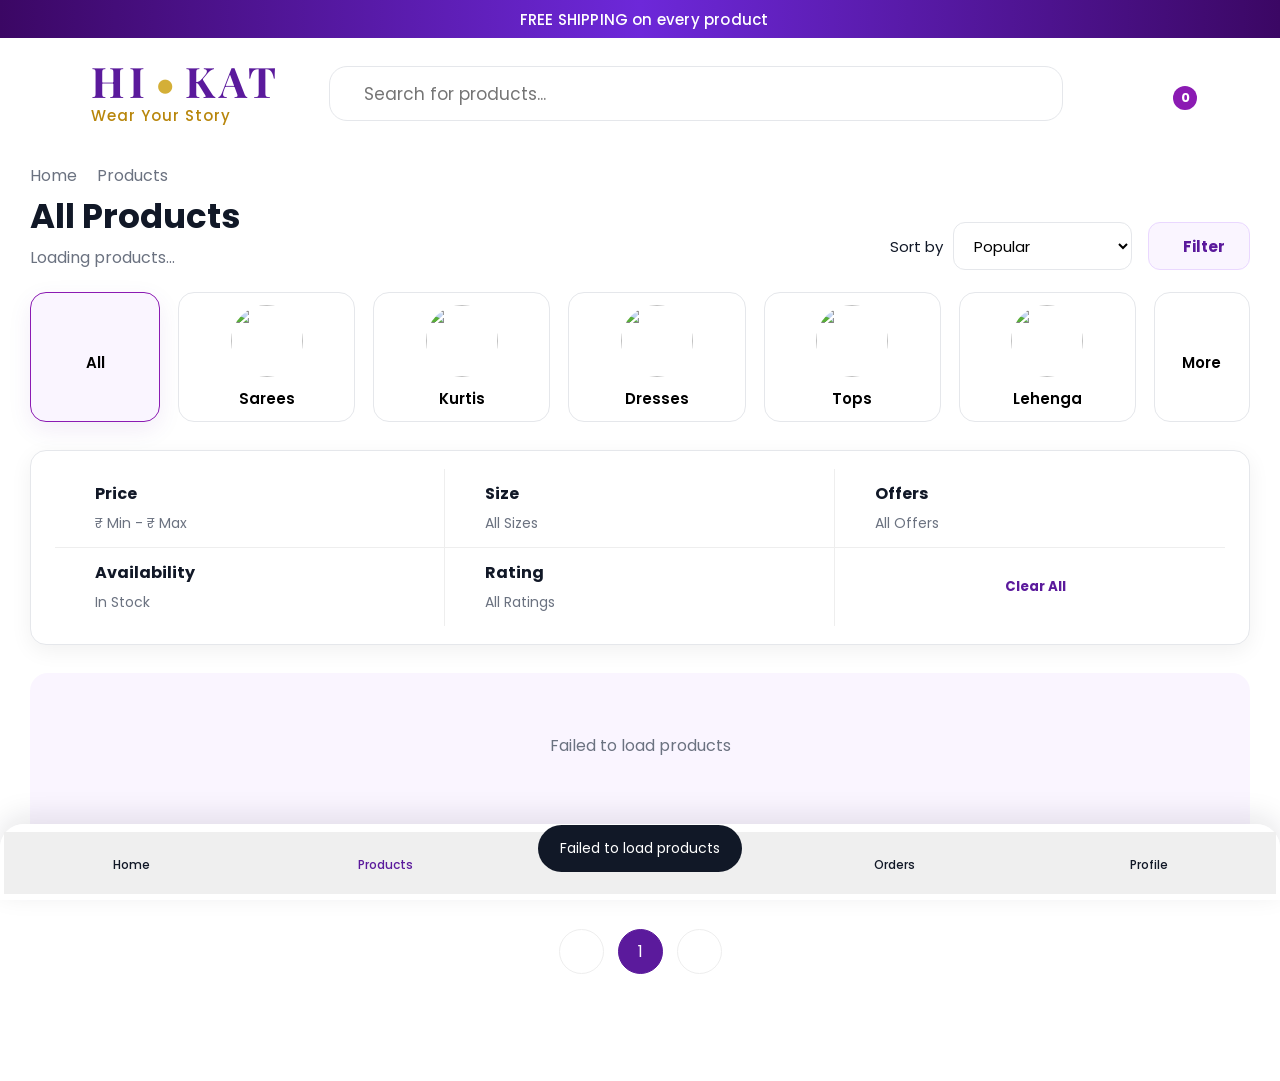
==== commit 2c069bac: "Update products.html" ====
--- a/products.html
+++ b/products.html
@@ -18,7 +18,7 @@
   <script src="common.js" defer></script>
 
   <script src="supabase.js" defer></script>
-
+  <script src="productPopup.js" defer></script>
   <style>
     body{background:#fff;padding-bottom:95px}
 
@@ -387,7 +387,6 @@
   <header class="products-header">
     <button class="menu-btn"><i class="ri-menu-line"></i></button>
 
-```
 <div class="products-logo">
   <div class="brand-logo">HI<span class="brand-dot">•</span>KAT</div>
   <div class="brand-tagline">Wear Your Story</div>
@@ -408,13 +407,11 @@
 <button class="header-action" onclick="goProfile()">
   <i class="ri-user-line"></i>
 </button>
-```
 
   </header>
 
   <main class="products-container">
 
-```
 <div class="breadcrumb">
   <span>Home</span>
   <i class="ri-arrow-right-s-line"></i>
@@ -547,7 +544,6 @@
   <button class="page-btn active">1</button>
   <button class="page-btn"><i class="ri-arrow-right-s-line"></i></button>
 </div>
-```
 
   </main>
 
@@ -557,7 +553,6 @@
       <span>Home</span>
     </button>
 
-```
 <button class="nav-item active" onclick="goProducts()">
   <i class="ri-shopping-bag-fill"></i>
   <span>Products</span>
@@ -577,7 +572,6 @@
   <i class="ri-user-line"></i>
   <span>Profile</span>
 </button>
-```
 
   </nav>
 
